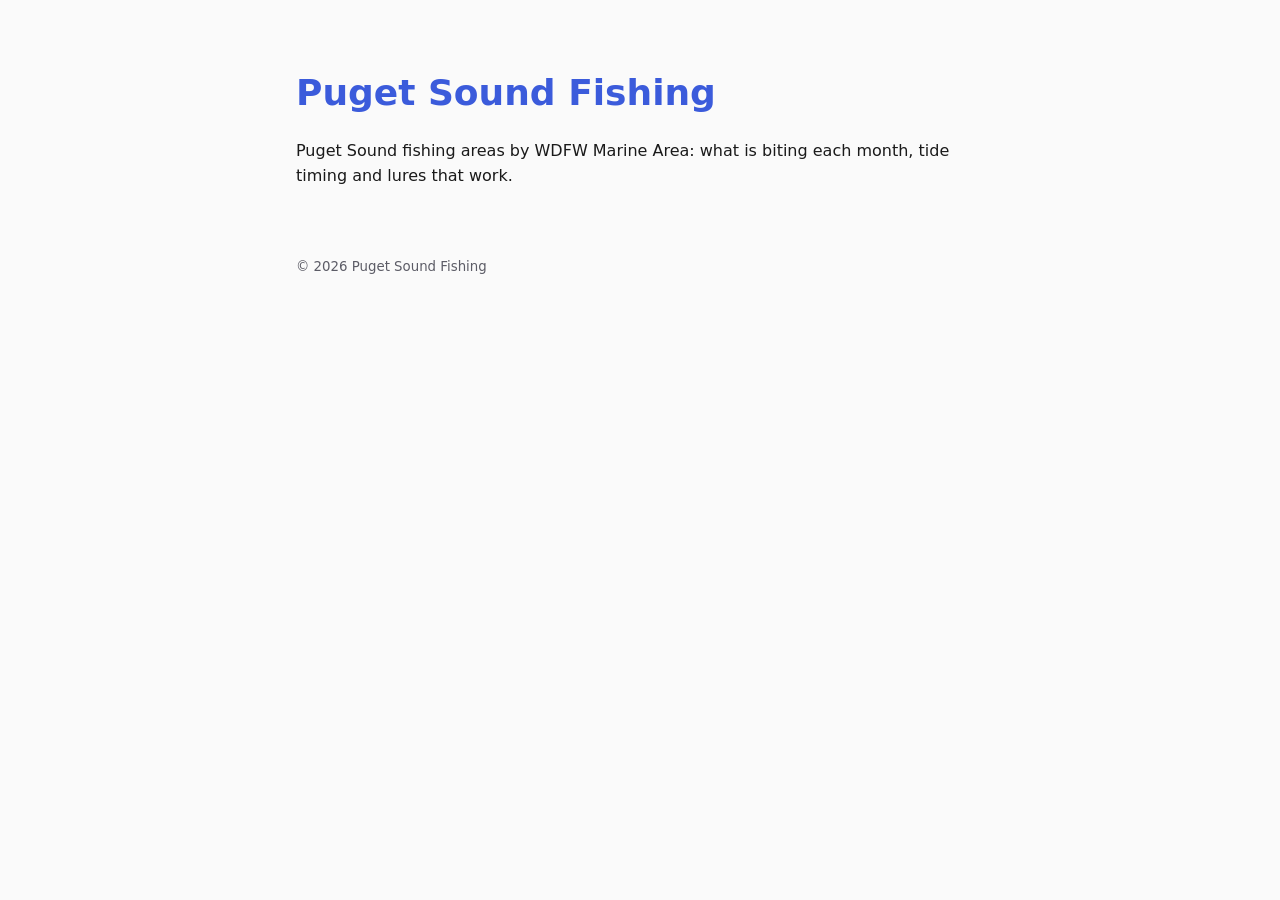
==== sites/puget-sound-fishing/index.html @ 8b307c62 "Add site: puget-sound-fishing" ====
<!doctype html>
<html lang="en">
<head>
<meta charset="utf-8">
<meta name="viewport" content="width=device-width, initial-scale=1">
<title>Puget Sound Fishing</title>
<meta name="description" content="Puget Sound fishing areas by WDFW Marine Area: what is biting each month, tide timing and lures that work.">
<link rel="icon" href="favicon.svg">
<link rel="stylesheet" href="style.css">
</head>
<body>
<main>
  <h1>Puget Sound Fishing</h1>
  <p>Puget Sound fishing areas by WDFW Marine Area: what is biting each month, tide timing and lures that work.</p>
</main>
<footer><small>&copy; 2026 Puget Sound Fishing</small></footer>
</body>
</html>
---- sites/puget-sound-fishing/style.css ----
:root{--bg:#fafafa;--fg:#1a1a1a;--muted:#5c5c66;--accent:#3b5bdb}
@media (prefers-color-scheme:dark){:root{--bg:#121214;--fg:#ececf1;--muted:#a0a0ad;--accent:#8ea2ff}}
*{box-sizing:border-box}
body{margin:0;font:16px/1.6 system-ui,sans-serif;background:var(--bg);color:var(--fg)}
main{max-width:720px;margin:0 auto;padding:64px 16px 32px}
h1{margin:0 0 12px;font-size:2.25rem;color:var(--accent)}
footer{max-width:720px;margin:0 auto;padding:16px;color:var(--muted)}
a{color:var(--accent)}
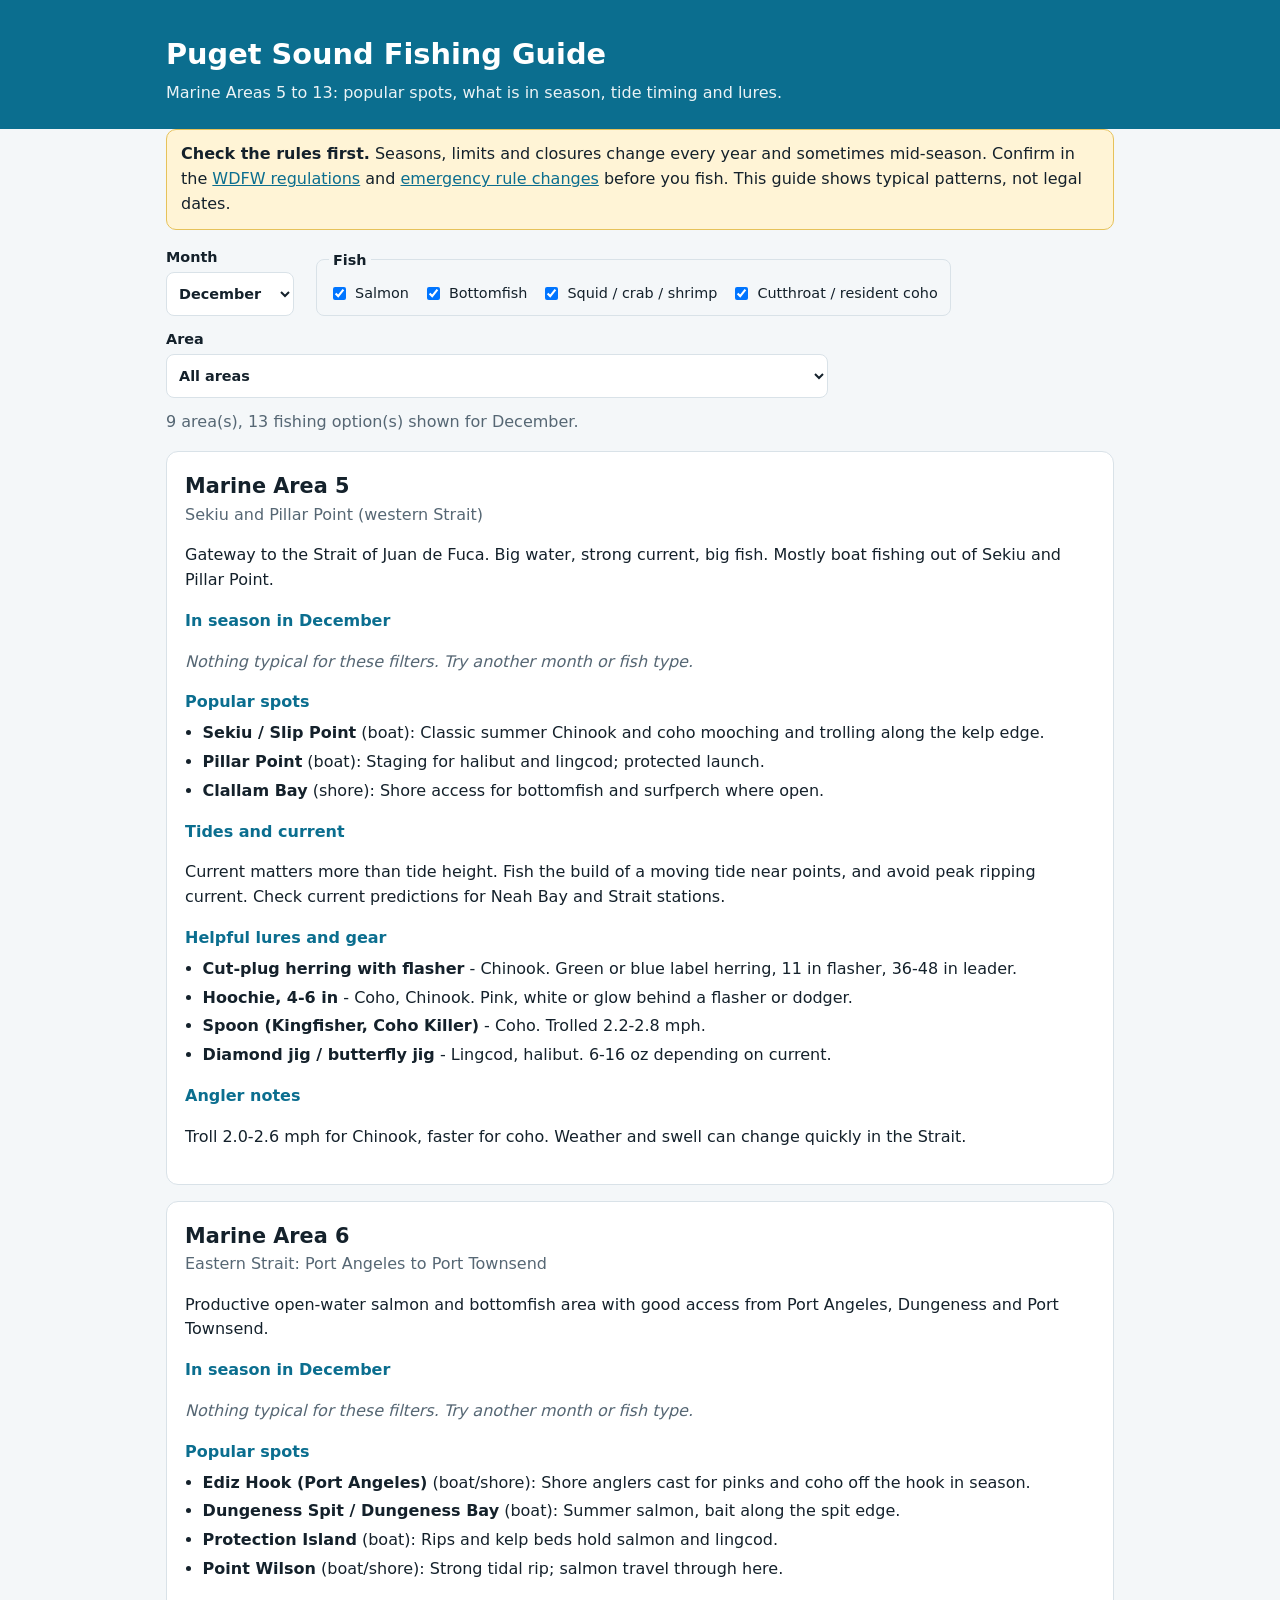
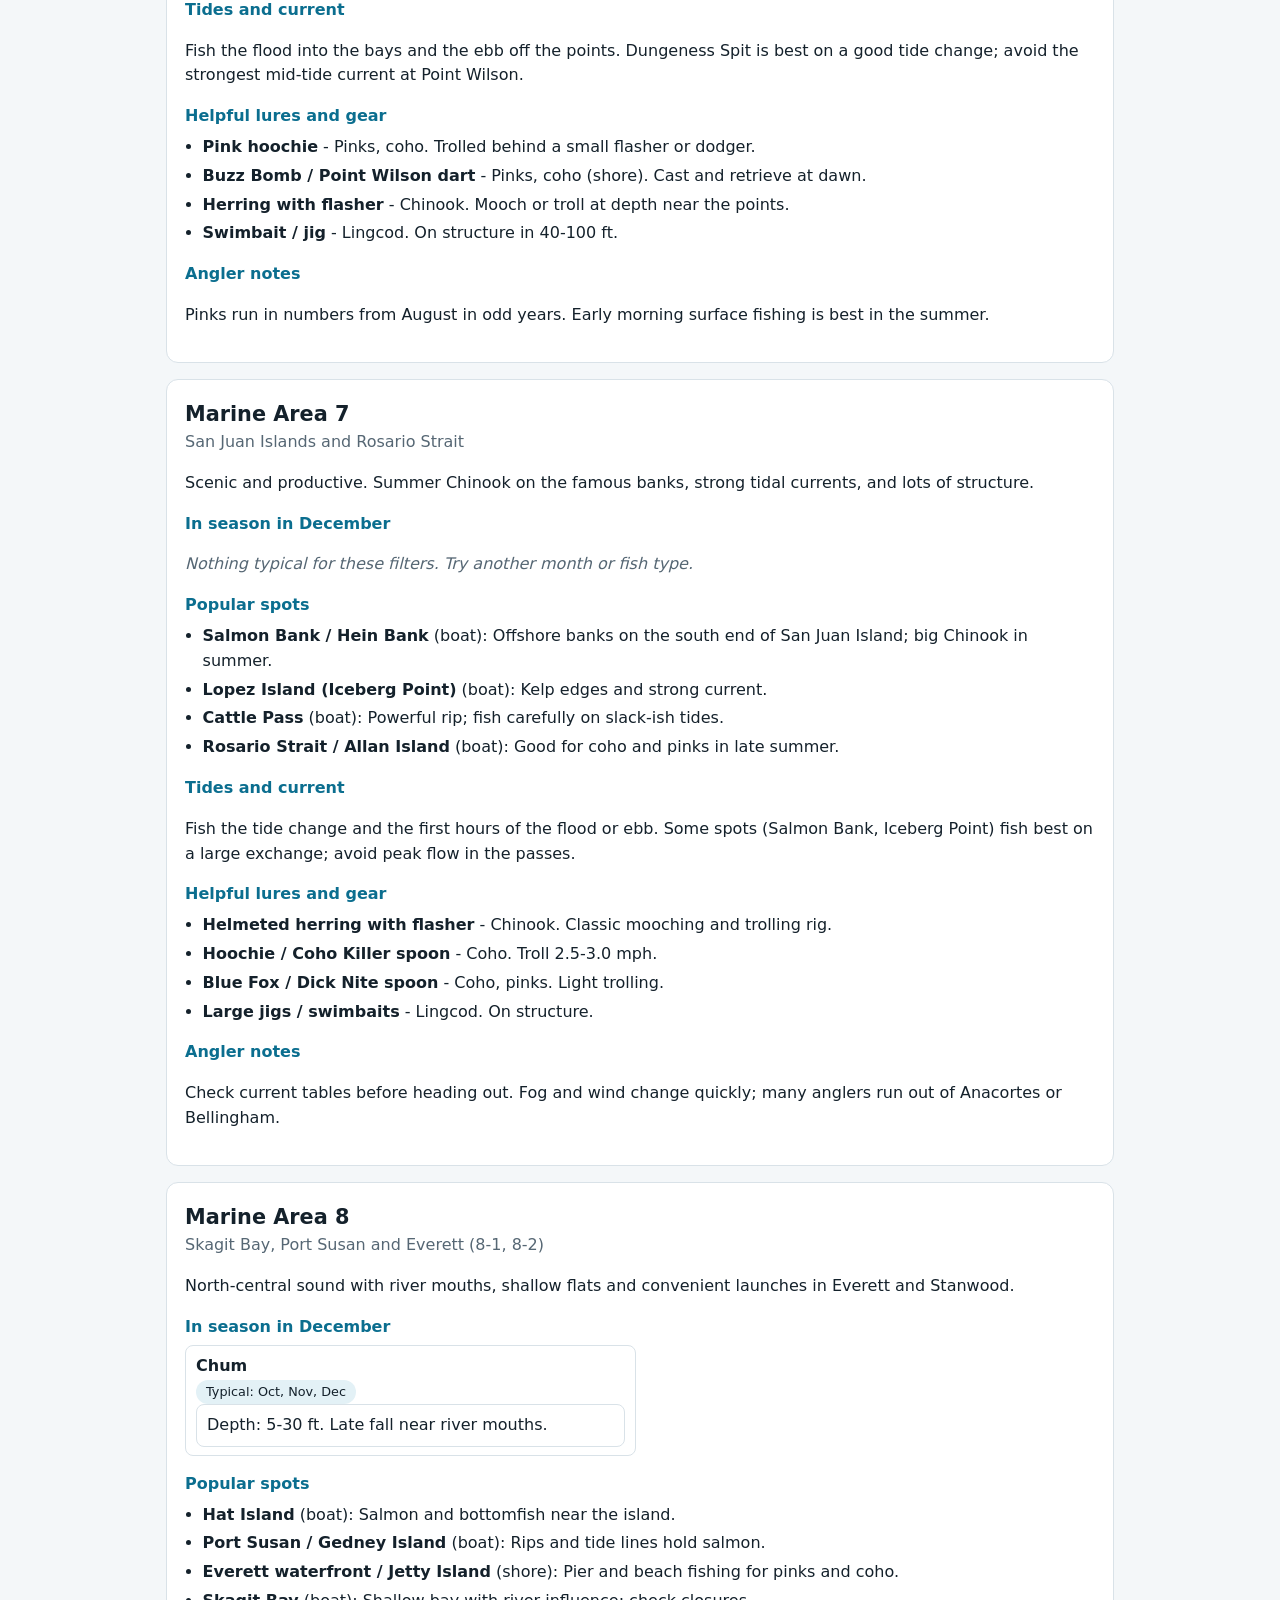
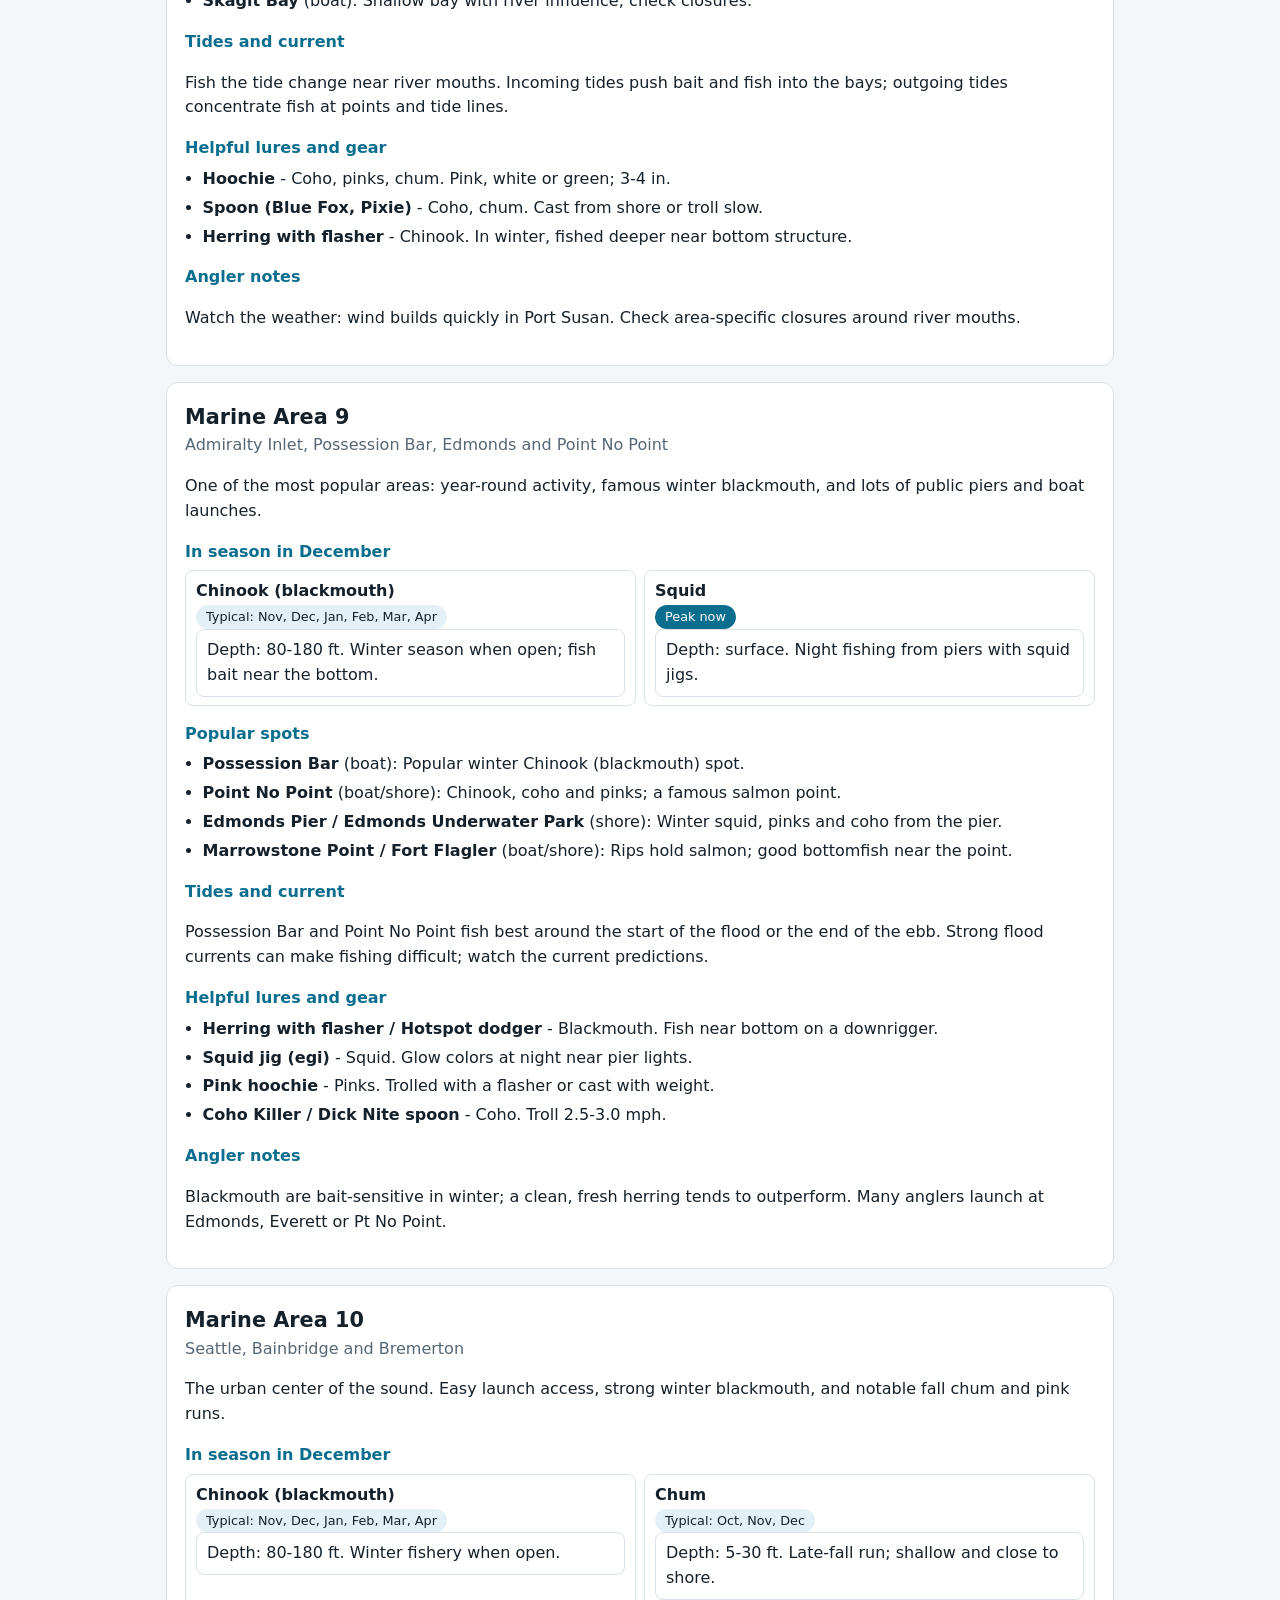
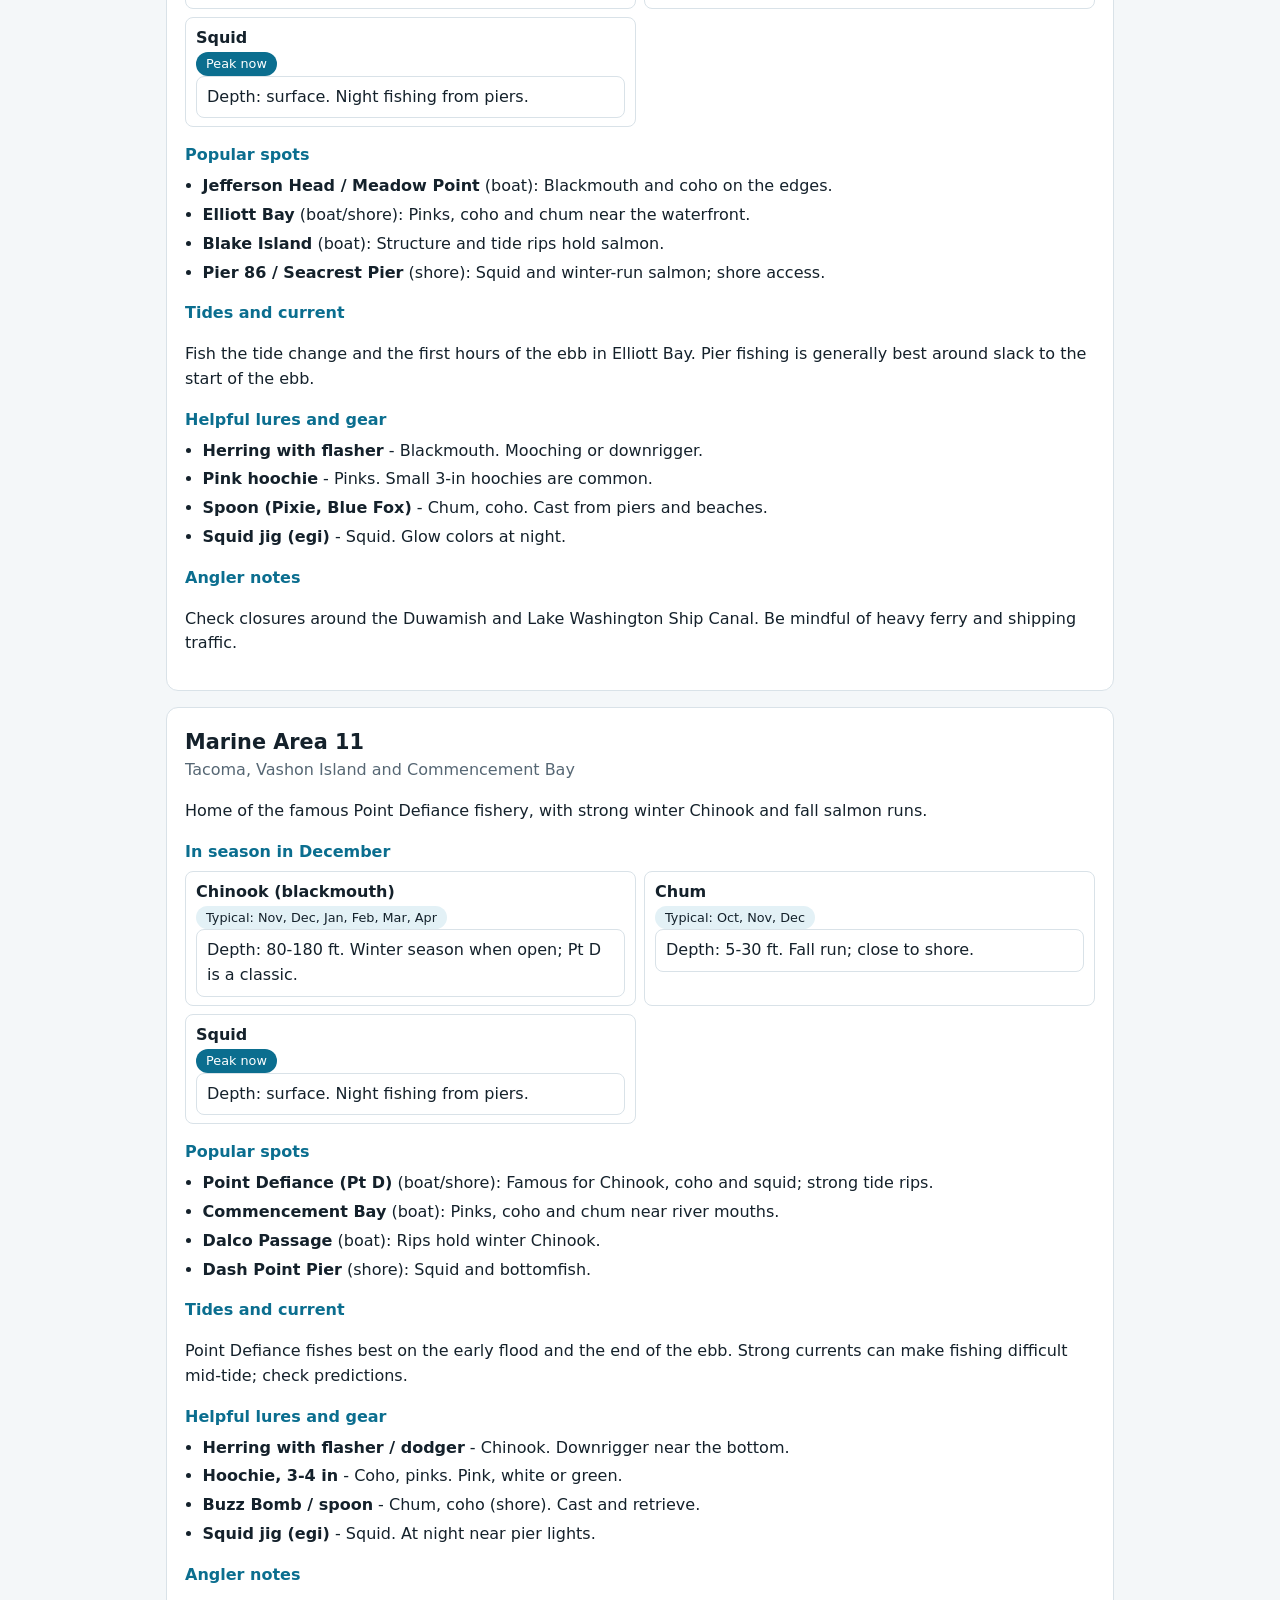
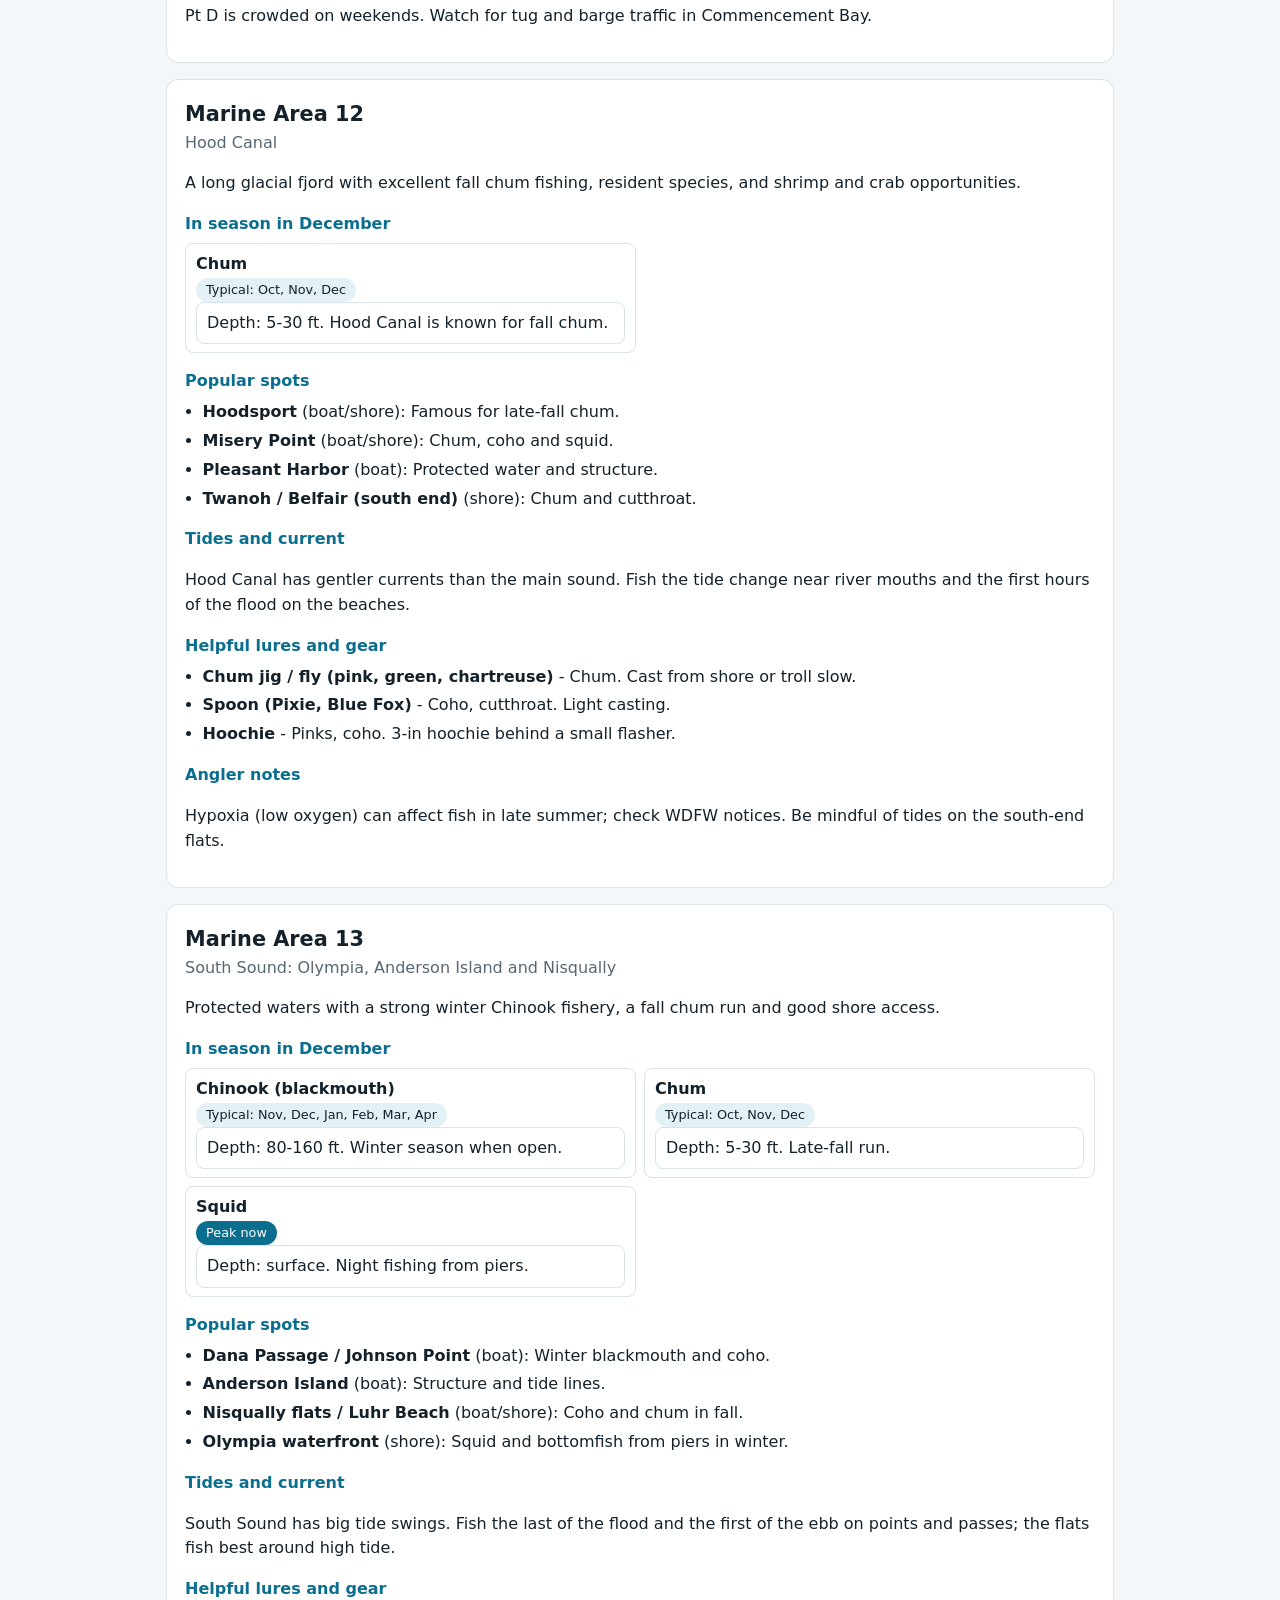
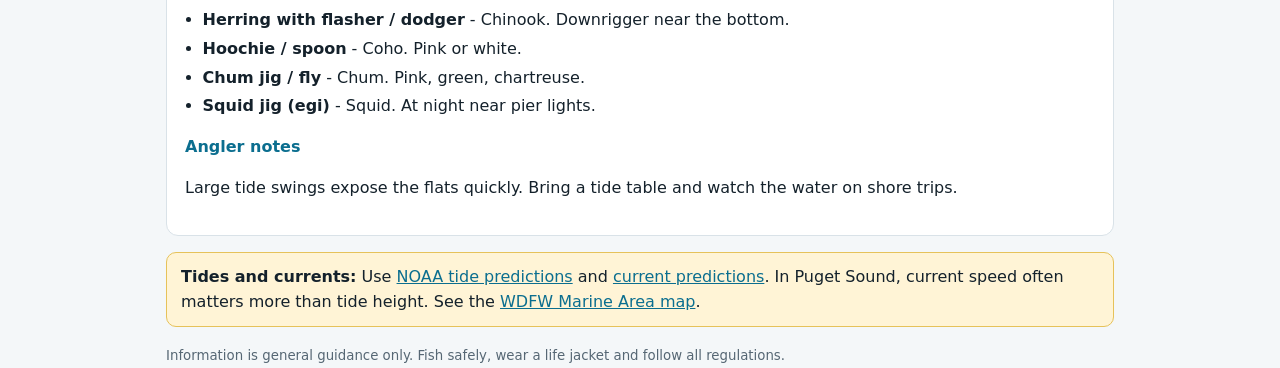
==== commit c187bfb7: "Build Puget Sound fishing guide site Co-Authored-By: Claude Sonnet 5.5 <noreply@anthropic.com> Claud" ====
--- a/sites/puget-sound-fishing/index.html
+++ b/sites/puget-sound-fishing/index.html
@@ -3,16 +3,55 @@
 <head>
 <meta charset="utf-8">
 <meta name="viewport" content="width=device-width, initial-scale=1">
-<title>Puget Sound Fishing</title>
-<meta name="description" content="Puget Sound fishing areas by WDFW Marine Area: what is biting each month, tide timing and lures that work.">
+<title>Puget Sound Fishing Guide</title>
+<meta name="description" content="Puget Sound fishing by WDFW Marine Area: what is biting each month, tide timing and lures that work.">
 <link rel="icon" href="favicon.svg">
 <link rel="stylesheet" href="style.css">
 </head>
 <body>
-<main>
-  <h1>Puget Sound Fishing</h1>
-  <p>Puget Sound fishing areas by WDFW Marine Area: what is biting each month, tide timing and lures that work.</p>
+<header>
+  <div class="wrap">
+    <h1>Puget Sound Fishing Guide</h1>
+    <p>Marine Areas 5 to 13: popular spots, what is in season, tide timing and lures.</p>
+  </div>
+</header>
+<main class="wrap">
+  <section class="notice" role="note">
+    <strong>Check the rules first.</strong> Seasons, limits and closures change every year and sometimes mid-season.
+    Confirm in the <a id="regsLink" href="#">WDFW regulations</a> and
+    <a id="emergencyLink" href="#">emergency rule changes</a> before you fish. This guide shows typical patterns, not legal dates.
+  </section>
+
+  <section class="controls" aria-label="Filters">
+    <label>Month
+      <select id="month"></select>
+    </label>
+    <fieldset>
+      <legend>Fish</legend>
+      <label><input type="checkbox" value="salmon" checked> Salmon</label>
+      <label><input type="checkbox" value="bottomfish" checked> Bottomfish</label>
+      <label><input type="checkbox" value="shellfish" checked> Squid / crab / shrimp</label>
+      <label><input type="checkbox" value="trout" checked> Cutthroat / resident coho</label>
+    </fieldset>
+    <label>Area
+      <select id="area"></select>
+    </label>
+  </section>
+
+  <p id="summary" class="summary" aria-live="polite"></p>
+  <div id="areas"></div>
+
+  <section class="notice">
+    <strong>Tides and currents:</strong> Use
+    <a id="tidesLink" href="#">NOAA tide predictions</a> and
+    <a id="currentsLink" href="#">current predictions</a>.
+    In Puget Sound, current speed often matters more than tide height. See the
+    <a id="mapLink" href="#">WDFW Marine Area map</a>.
+  </section>
 </main>
-<footer><small>&copy; 2026 Puget Sound Fishing</small></footer>
+<footer class="wrap"><small>Information is general guidance only. Fish safely, wear a life jacket and follow all regulations.</small></footer>
+<noscript><p class="wrap">This guide needs JavaScript to display the area data.</p></noscript>
+<script src="data.js"></script>
+<script src="app.js"></script>
 </body>
 </html>
--- a/sites/puget-sound-fishing/style.css
+++ b/sites/puget-sound-fishing/style.css
@@ -1,8 +1,34 @@
-:root{--bg:#fafafa;--fg:#1a1a1a;--muted:#5c5c66;--accent:#3b5bdb}
-@media (prefers-color-scheme:dark){:root{--bg:#121214;--fg:#ececf1;--muted:#a0a0ad;--accent:#8ea2ff}}
+:root{--bg:#f4f7f9;--fg:#14212b;--muted:#566774;--card:#fff;--line:#d9e2e8;--accent:#0b6e8f;--warn:#fff4d6;--warn-line:#e6c25a;--chip:#e3f1f6}
+@media (prefers-color-scheme:dark){:root{--bg:#0e161c;--fg:#e8eff3;--muted:#9fb0bb;--card:#16222a;--line:#26363f;--accent:#6cc4e0;--warn:#2d2815;--warn-line:#7a6a2a;--chip:#1c333d}}
 *{box-sizing:border-box}
-body{margin:0;font:16px/1.6 system-ui,sans-serif;background:var(--bg);color:var(--fg)}
-main{max-width:720px;margin:0 auto;padding:64px 16px 32px}
-h1{margin:0 0 12px;font-size:2.25rem;color:var(--accent)}
-footer{max-width:720px;margin:0 auto;padding:16px;color:var(--muted)}
+body{margin:0;font:16px/1.55 system-ui,sans-serif;background:var(--bg);color:var(--fg)}
+.wrap{max-width:980px;margin:0 auto;padding:0 16px}
+header{background:var(--accent);color:#fff;padding:32px 0 24px}
+header h1{margin:0 0 4px;font-size:1.8rem}
+header p{margin:0;opacity:.92}
+main{padding-top:20px}
 a{color:var(--accent)}
+.notice{background:var(--warn);border:1px solid var(--warn-line);border-radius:10px;padding:12px 14px;margin:0 0 16px}
+.controls{display:flex;flex-wrap:wrap;gap:12px 20px;align-items:flex-end;margin-bottom:12px}
+.controls label{display:flex;flex-direction:column;gap:4px;font-weight:600;font-size:.9rem}
+.controls select{font:inherit;padding:8px;border-radius:8px;border:1px solid var(--line);background:var(--card);color:var(--fg);min-height:44px}
+fieldset{border:1px solid var(--line);border-radius:8px;padding:6px 12px;display:flex;flex-wrap:wrap;gap:4px 14px}
+fieldset legend{font-weight:600;font-size:.9rem;padding:0 4px}
+.controls fieldset label{flex-direction:row;align-items:center;font-weight:400;min-height:32px;gap:6px}
+.controls label{min-width:0;max-width:100%}
+.controls select{max-width:100%}
+.summary{color:var(--muted);margin:8px 0 16px}
+article.area{background:var(--card);border:1px solid var(--line);border-radius:12px;padding:18px;margin-bottom:16px}
+article.area h2{margin:0;font-size:1.3rem}
+article.area .place{margin:0 0 8px;color:var(--muted)}
+article.area h3{margin:16px 0 6px;font-size:1rem;color:var(--accent)}
+.tag{display:inline-block;background:var(--chip);border-radius:999px;padding:2px 10px;font-size:.8rem;margin:0 4px 0 0}
+.tag.peak{background:var(--accent);color:#fff}
+ul{margin:0;padding-left:1.1rem}
+li{margin:4px 0}
+.fish{display:grid;gap:8px}
+.fish div{border:1px solid var(--line);border-radius:8px;padding:8px 10px}
+.fish strong{display:block}
+.empty{color:var(--muted);font-style:italic}
+footer{padding:8px 16px 32px;color:var(--muted)}
+@media (min-width:700px){.fish{grid-template-columns:1fr 1fr}}
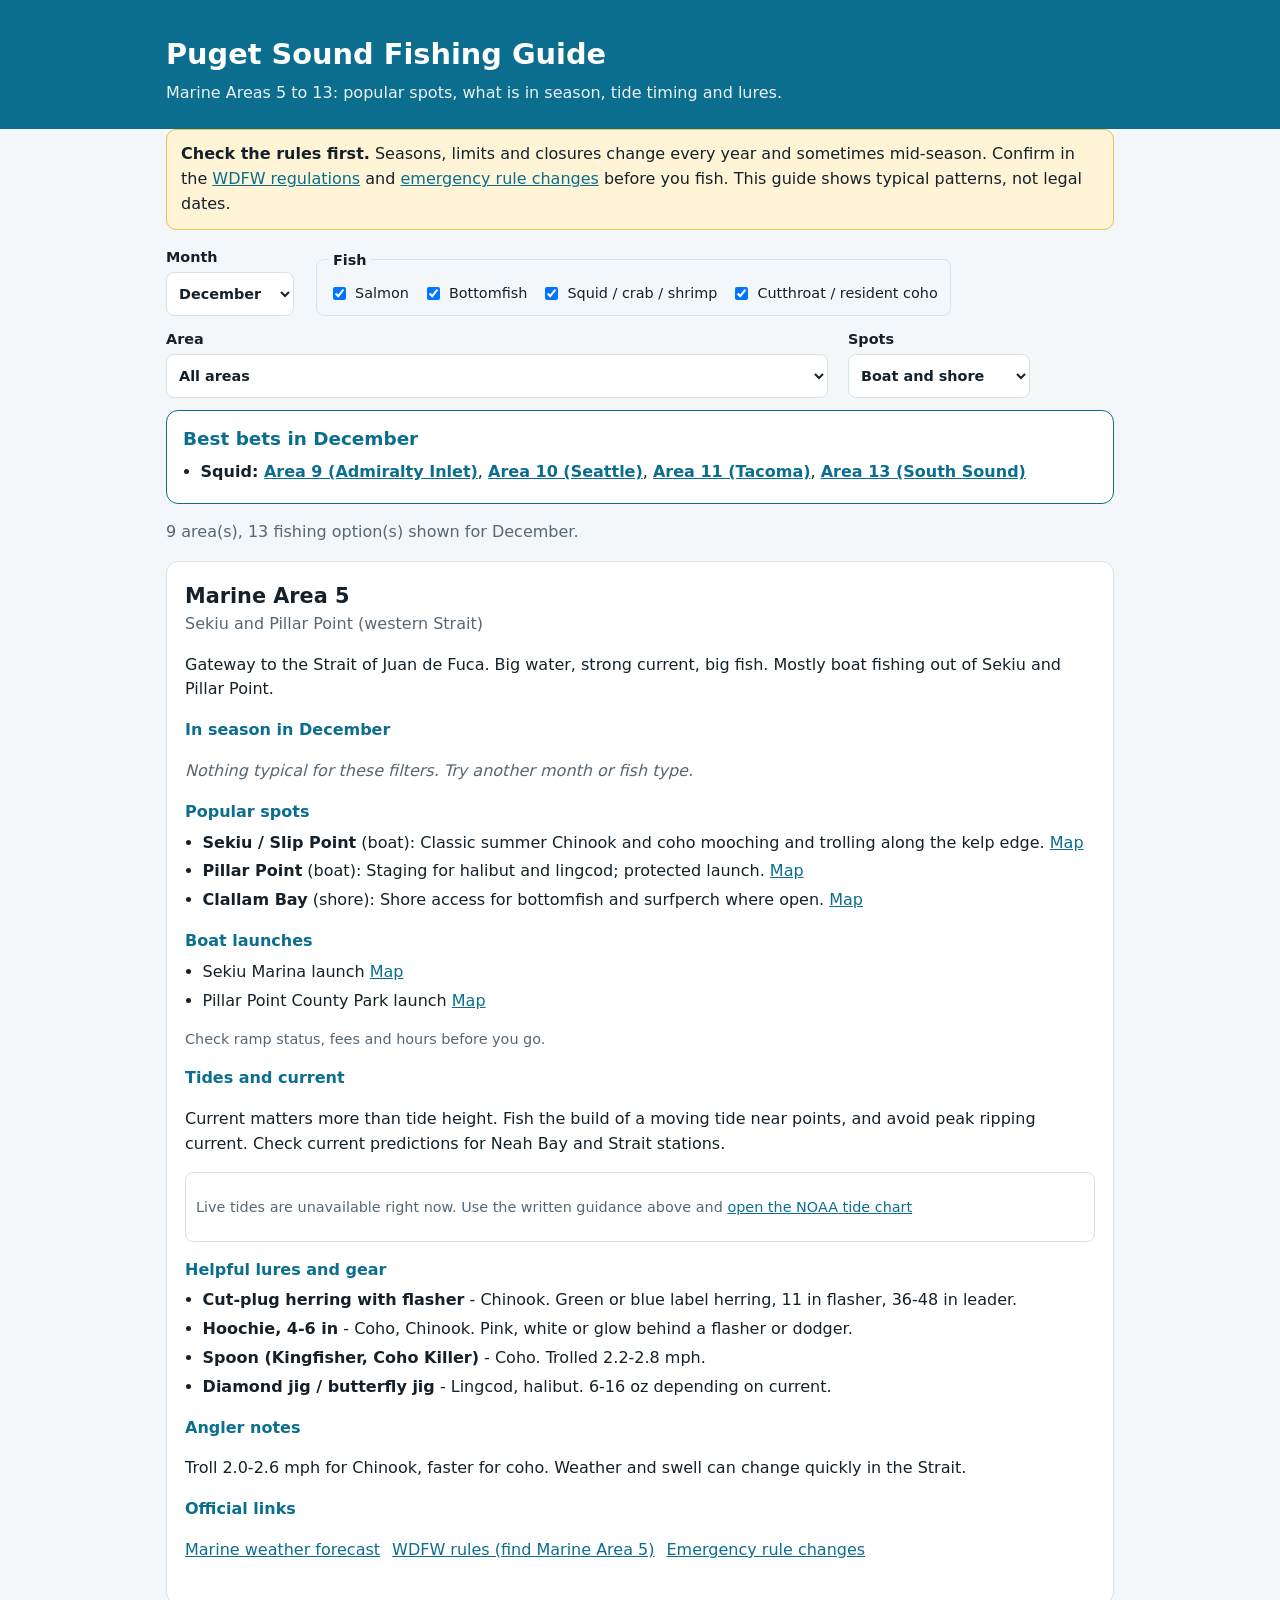
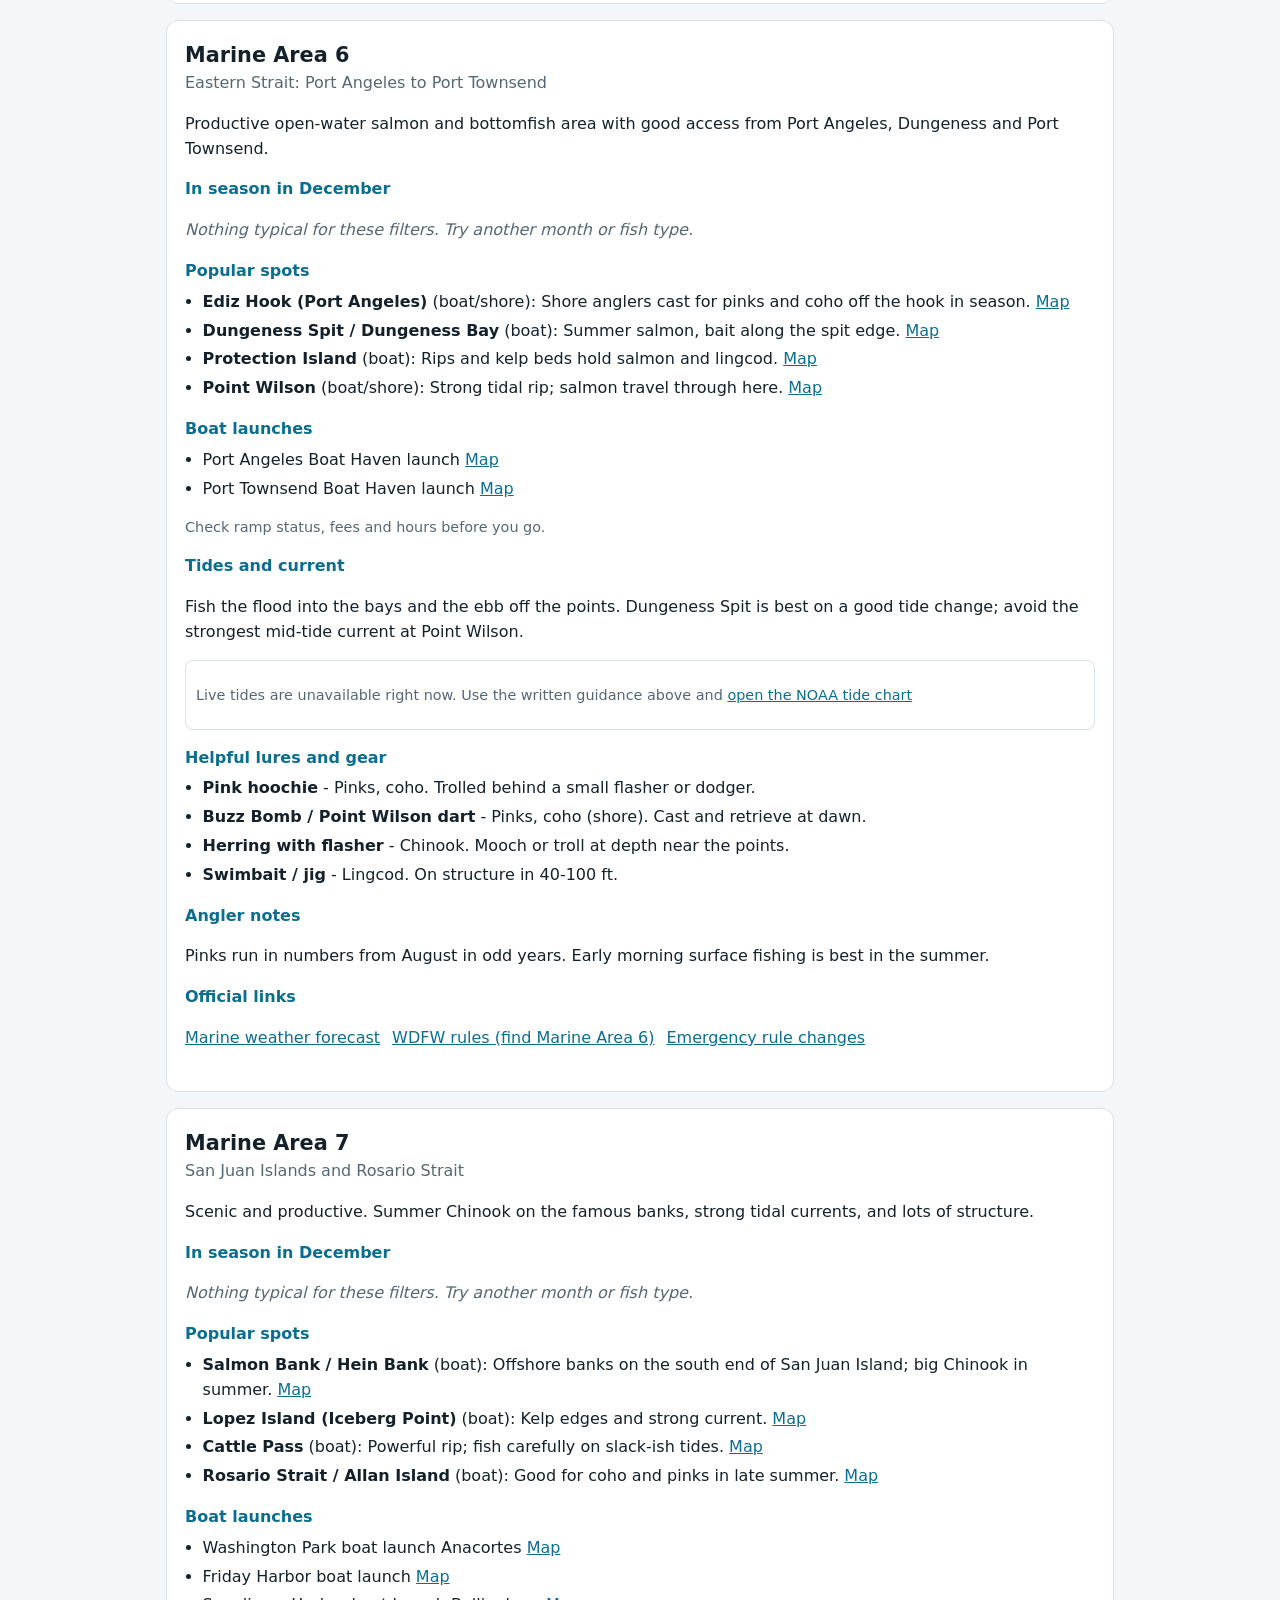
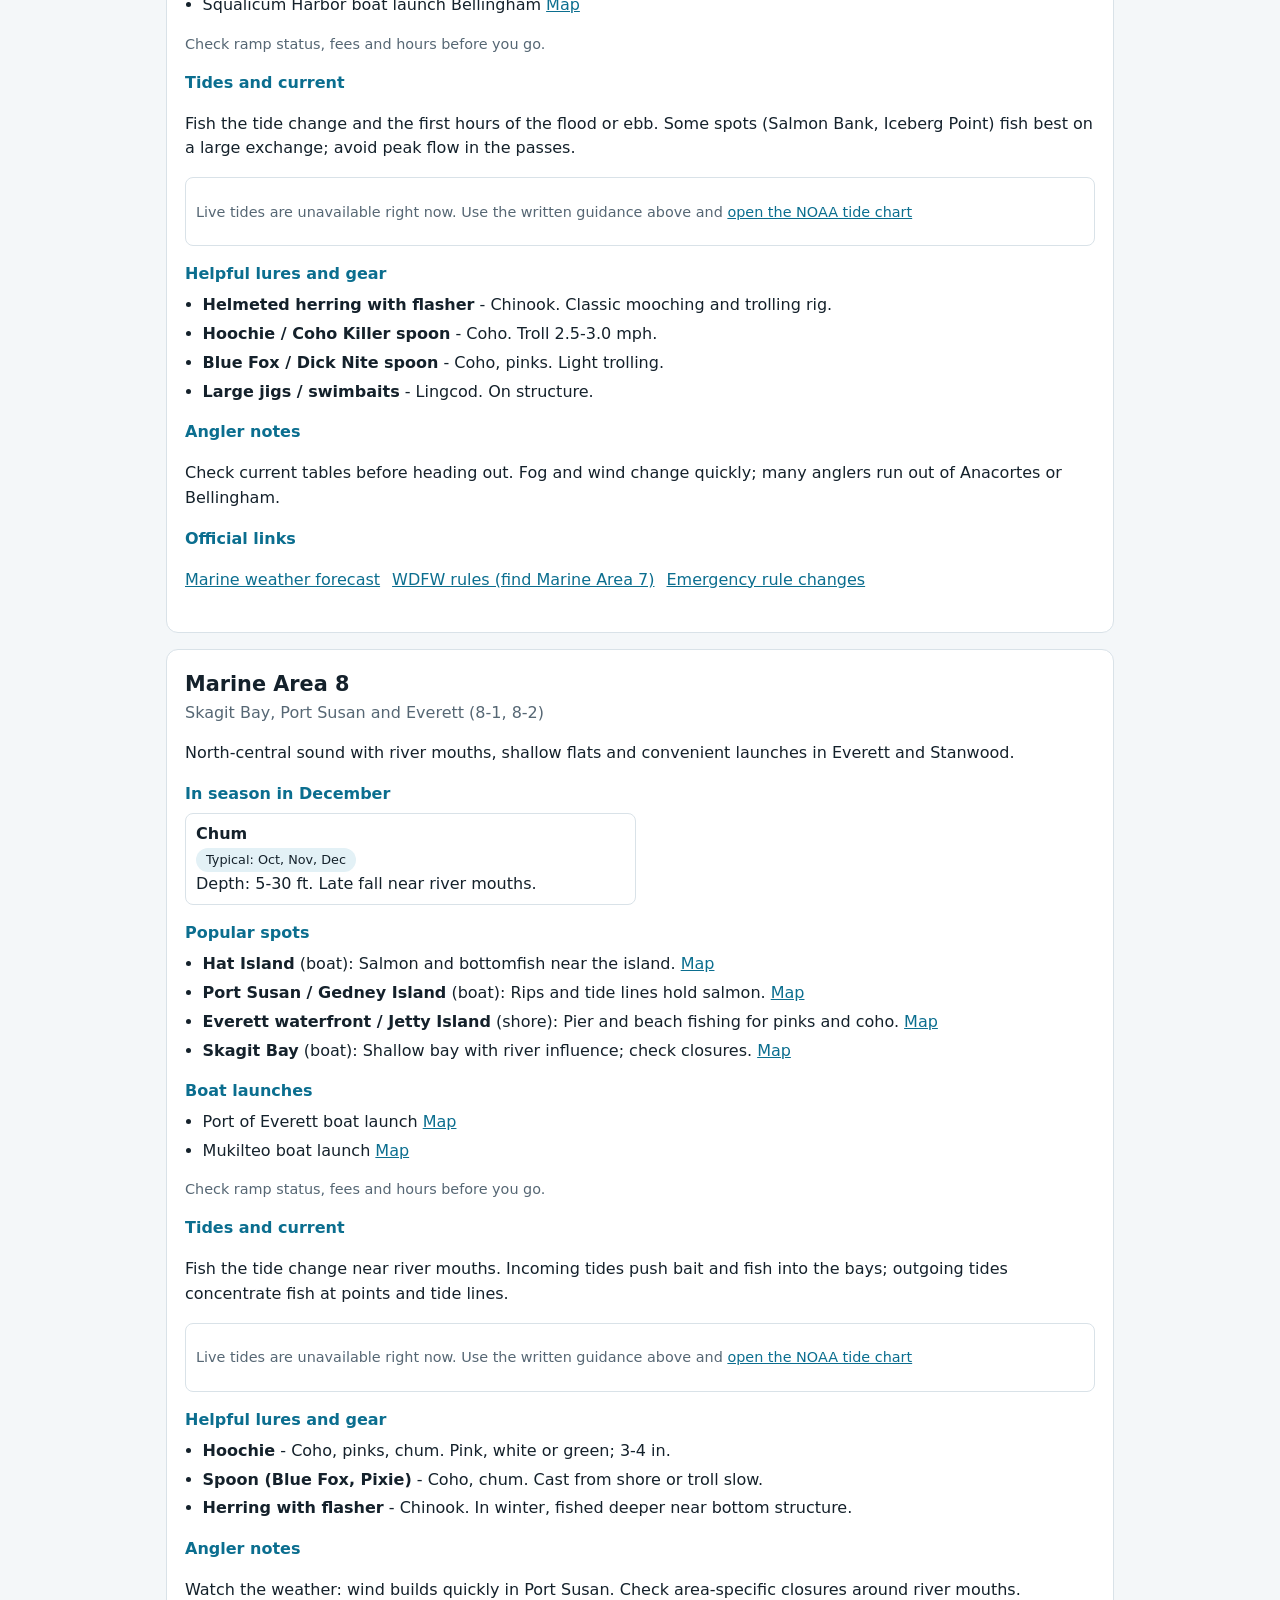
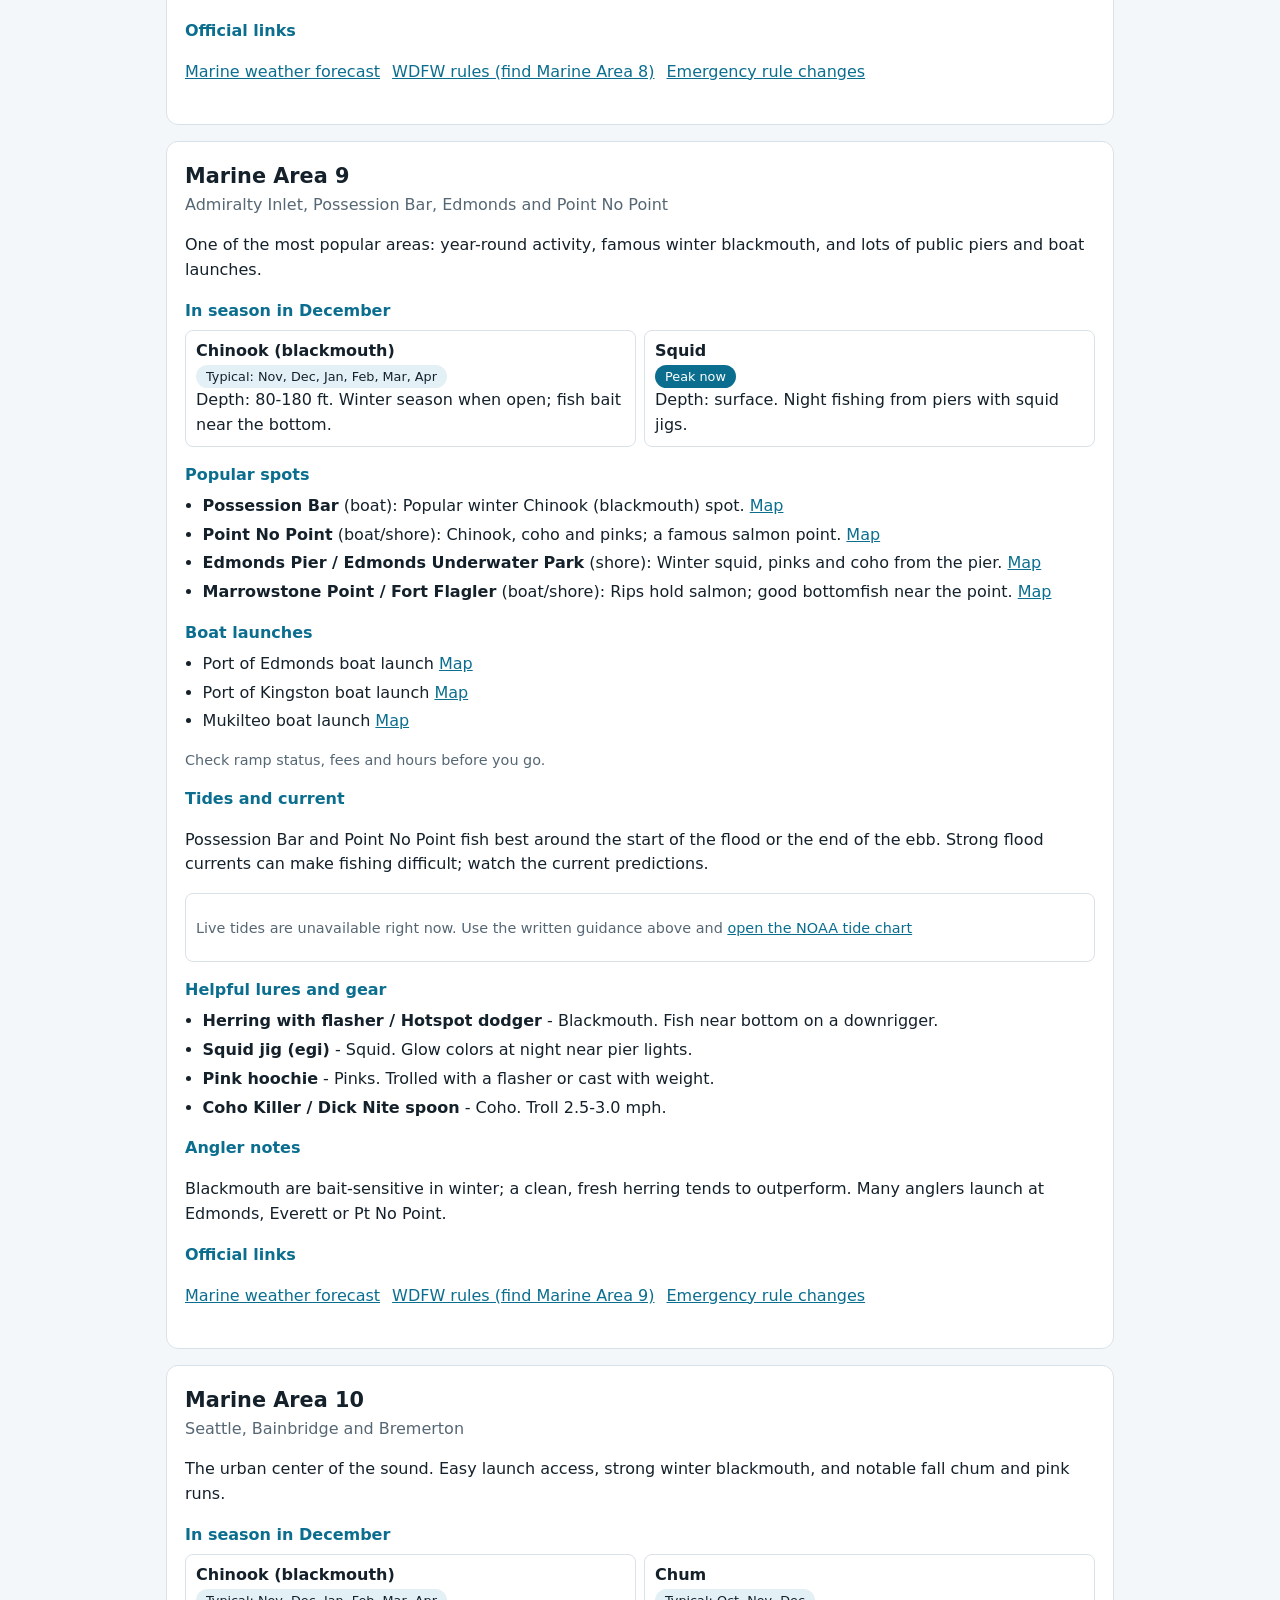
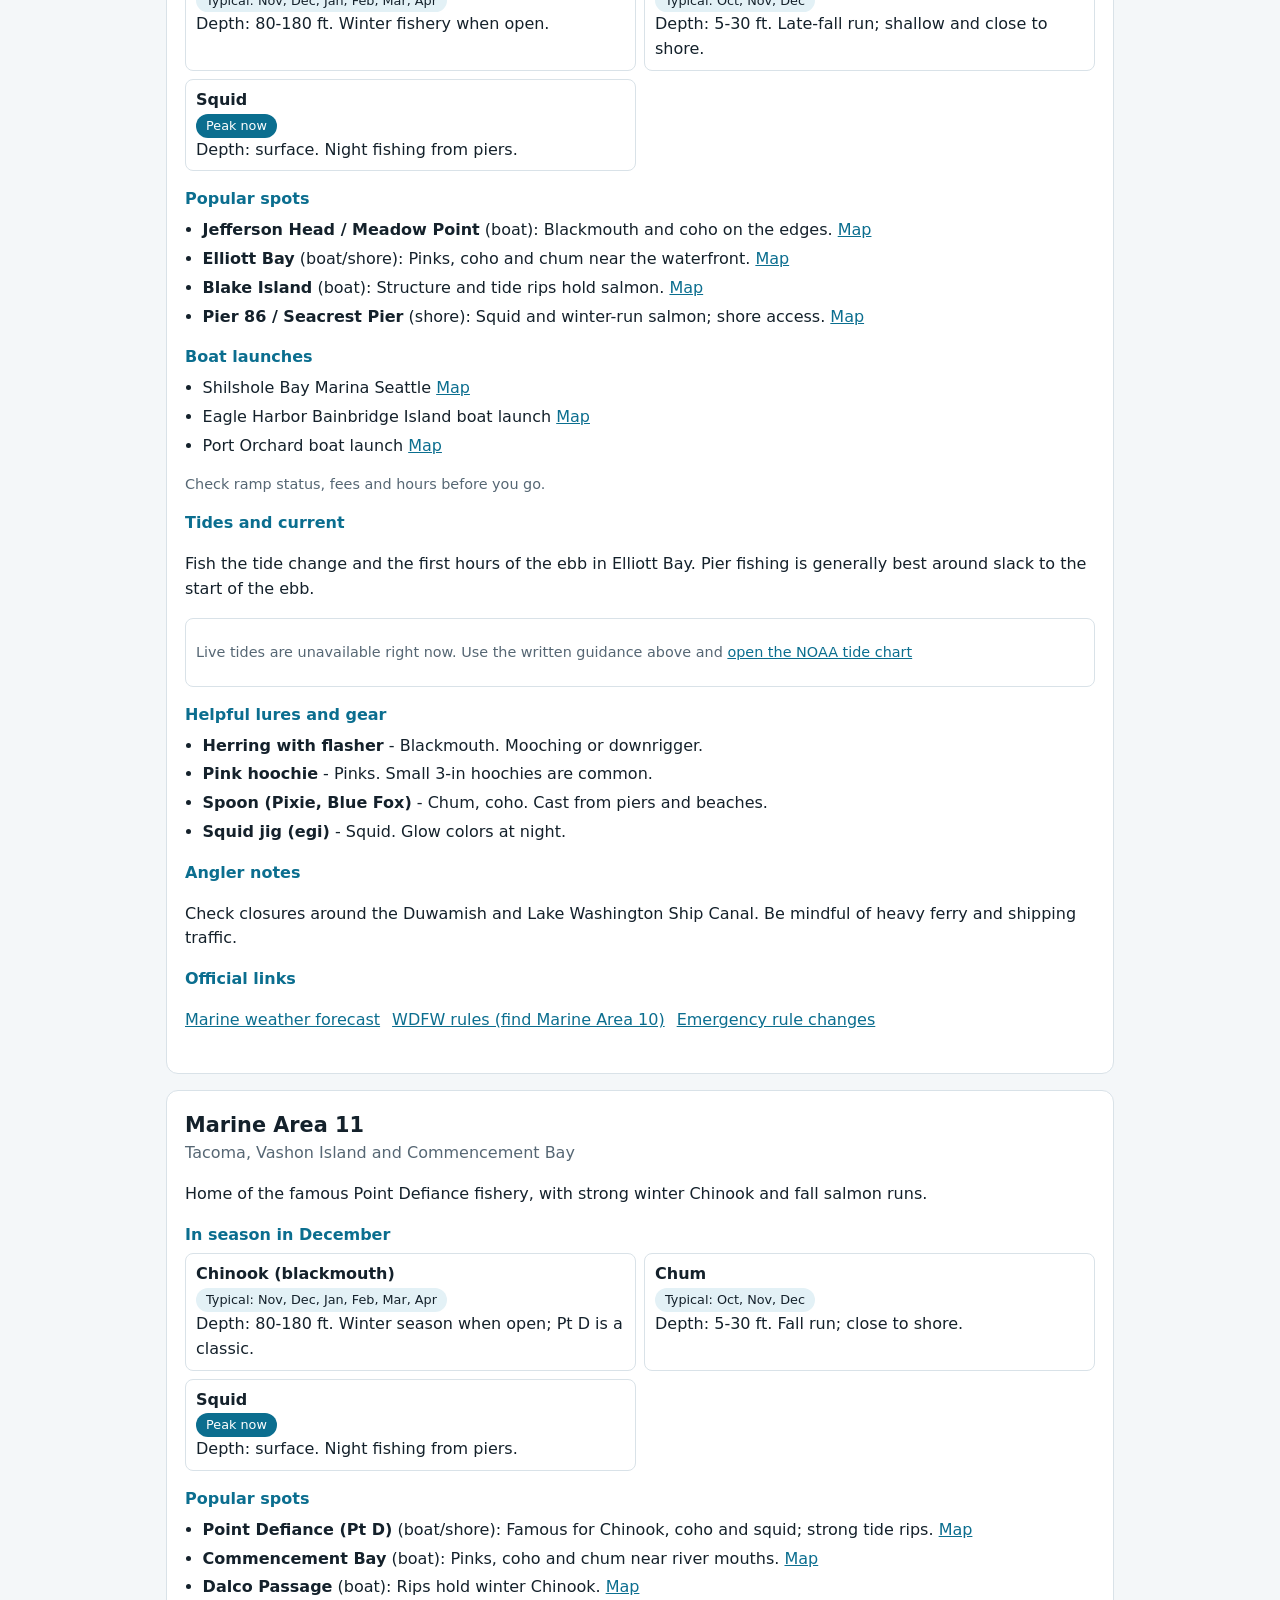
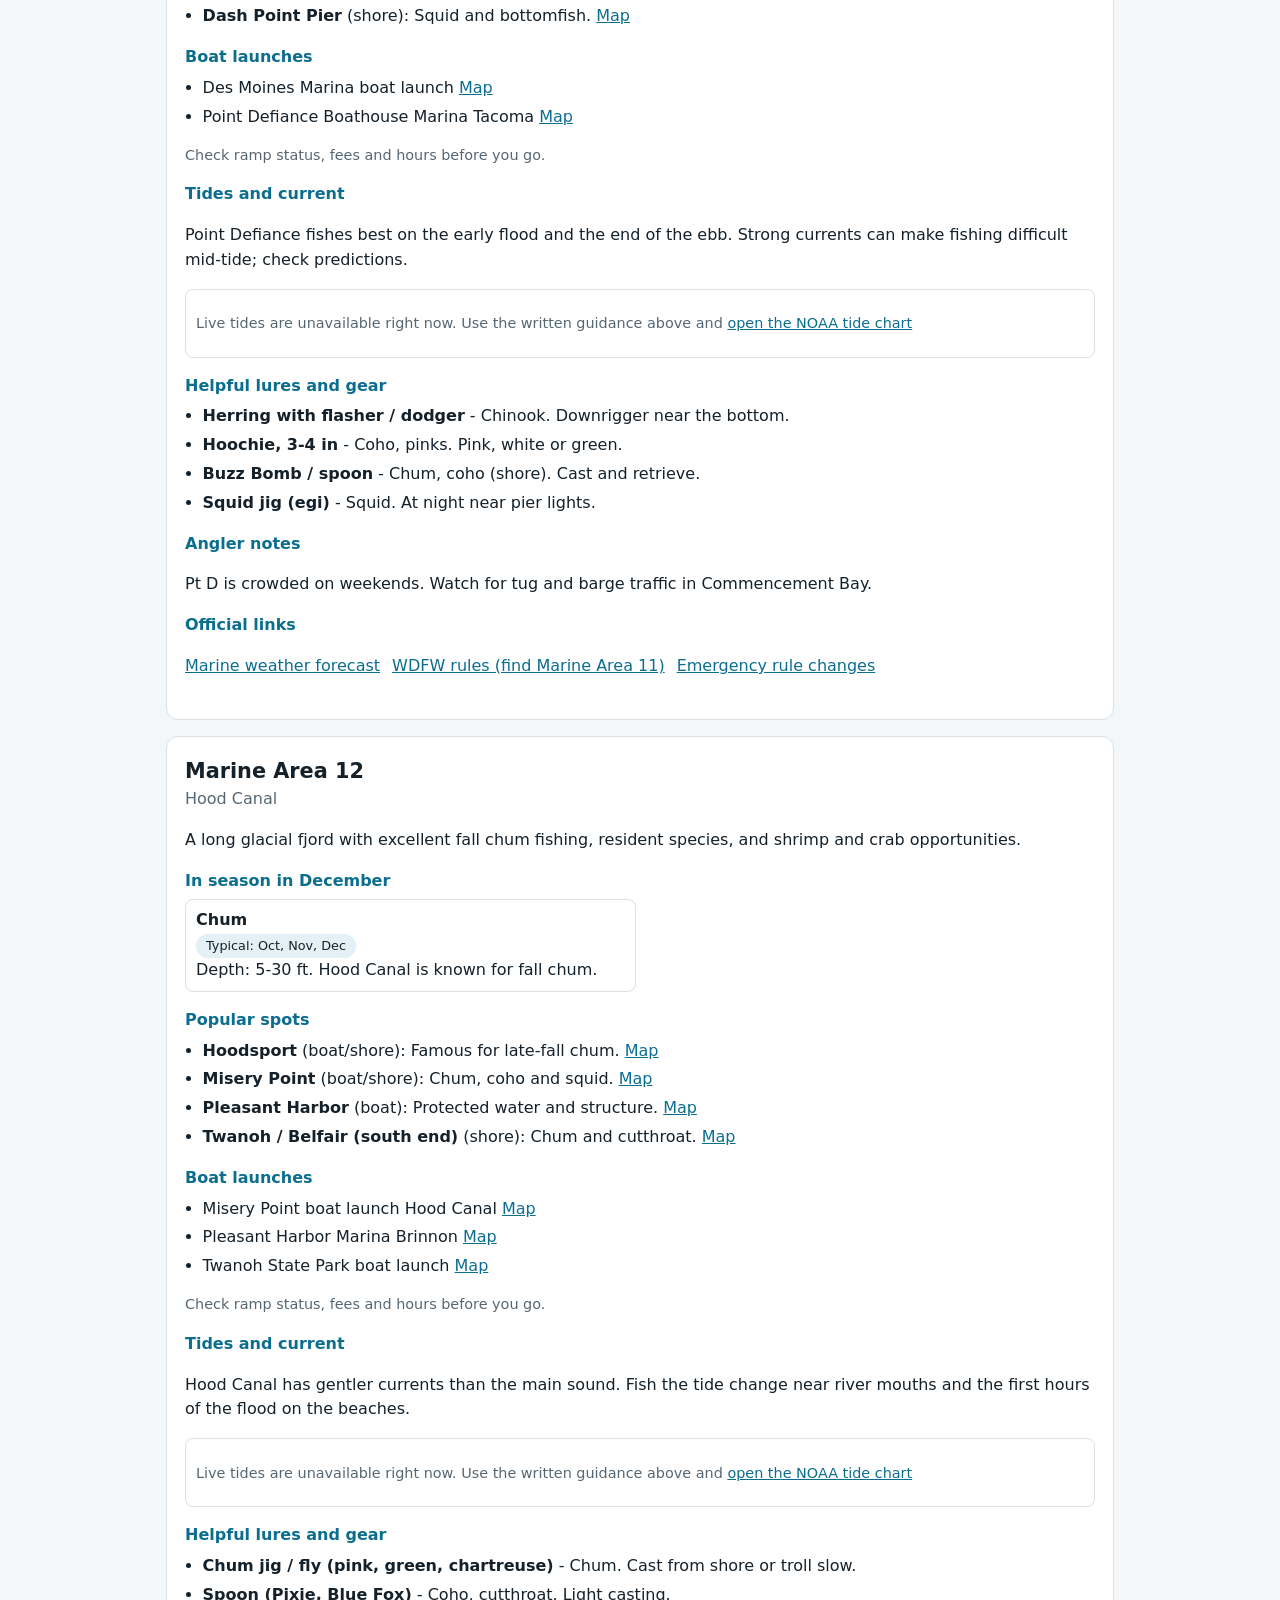
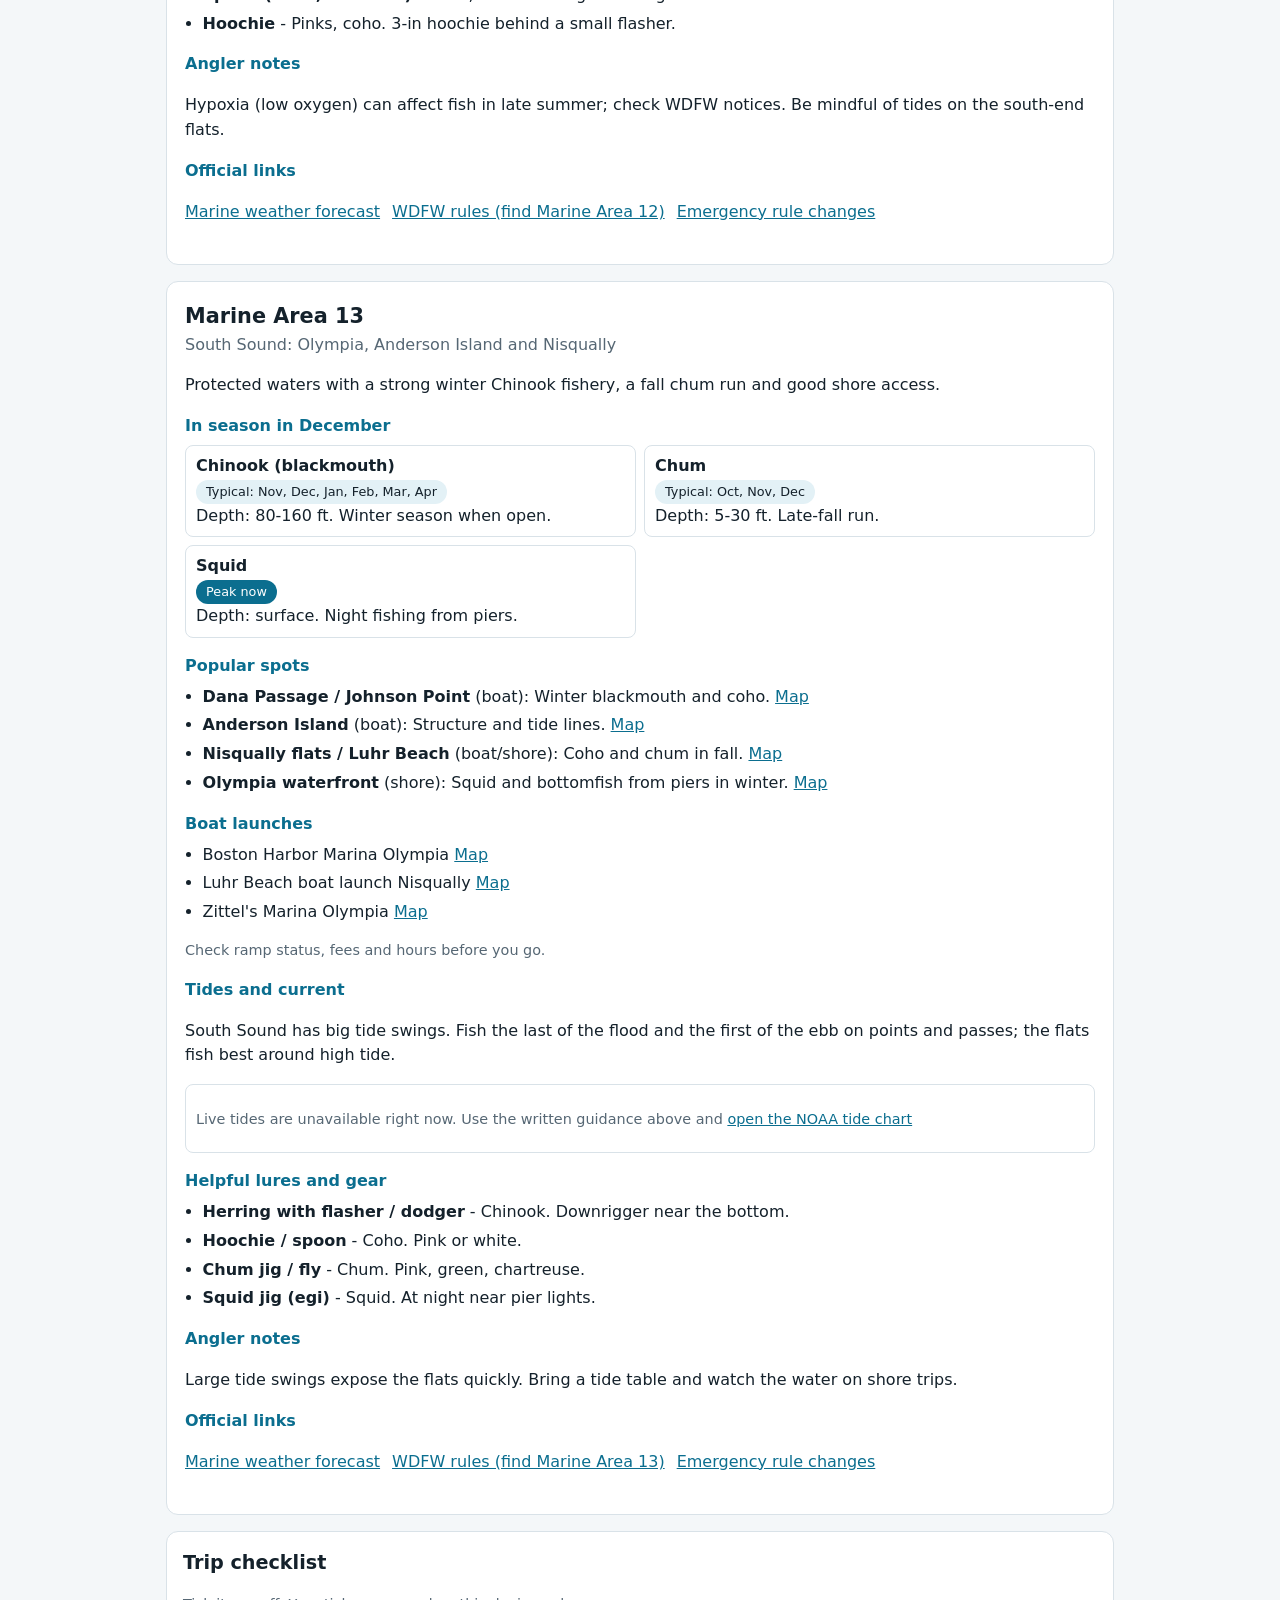
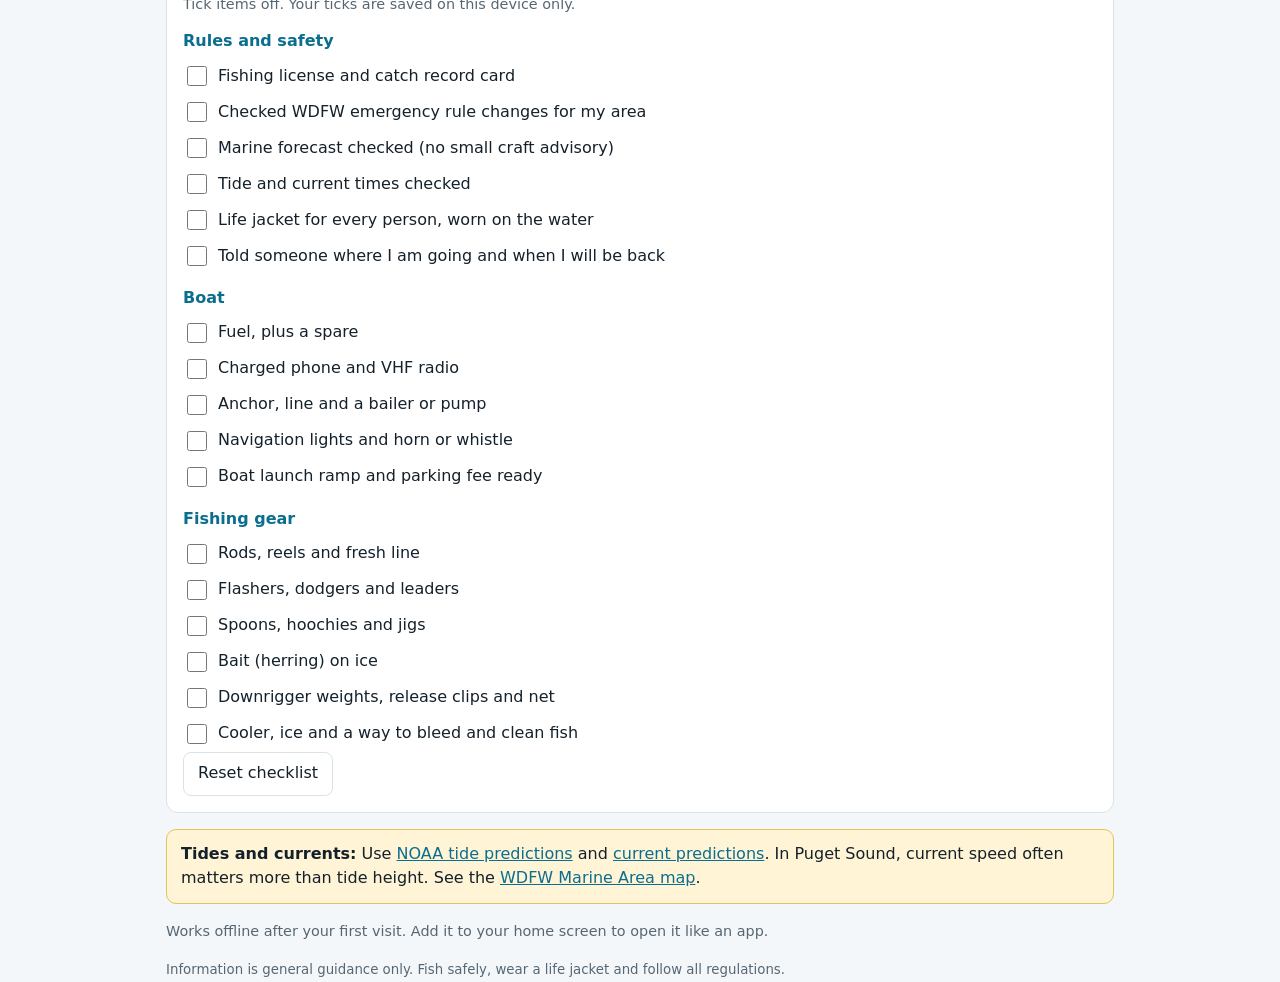
==== commit 85be4ac5: "Fishing guide: best bets, boat/shore filter, launches, live tides, forecasts, checklist, offline Co-" ====
--- a/sites/puget-sound-fishing/index.html
+++ b/sites/puget-sound-fishing/index.html
@@ -6,6 +6,8 @@
 <title>Puget Sound Fishing Guide</title>
 <meta name="description" content="Puget Sound fishing by WDFW Marine Area: what is biting each month, tide timing and lures that work.">
 <link rel="icon" href="favicon.svg">
+<link rel="manifest" href="manifest.webmanifest">
+<meta name="theme-color" content="#0b6e8f">
 <link rel="stylesheet" href="style.css">
 </head>
 <body>
@@ -36,10 +38,26 @@
     <label>Area
       <select id="area"></select>
     </label>
+    <label>Spots
+      <select id="access">
+        <option value="all">Boat and shore</option>
+        <option value="boat">Boat spots</option>
+        <option value="shore">Shore / pier spots</option>
+      </select>
+    </label>
   </section>
+
+  <section id="best" class="best" aria-live="polite"></section>
 
   <p id="summary" class="summary" aria-live="polite"></p>
   <div id="areas"></div>
+
+  <section class="checklist" id="checklist">
+    <h2>Trip checklist</h2>
+    <p class="muted">Tick items off. Your ticks are saved on this device only.</p>
+    <div id="checkitems"></div>
+    <button type="button" id="resetChecks">Reset checklist</button>
+  </section>
 
   <section class="notice">
     <strong>Tides and currents:</strong> Use
@@ -49,7 +67,7 @@
     <a id="mapLink" href="#">WDFW Marine Area map</a>.
   </section>
 </main>
-<footer class="wrap"><small>Information is general guidance only. Fish safely, wear a life jacket and follow all regulations.</small></footer>
+<footer class="wrap"><p id="offlineNote" class="muted"></p><small>Information is general guidance only. Fish safely, wear a life jacket and follow all regulations.</small></footer>
 <noscript><p class="wrap">This guide needs JavaScript to display the area data.</p></noscript>
 <script src="data.js"></script>
 <script src="app.js"></script>
--- a/sites/puget-sound-fishing/style.css
+++ b/sites/puget-sound-fishing/style.css
@@ -27,8 +27,25 @@
 ul{margin:0;padding-left:1.1rem}
 li{margin:4px 0}
 .fish{display:grid;gap:8px}
-.fish div{border:1px solid var(--line);border-radius:8px;padding:8px 10px}
+.fish > div{border:1px solid var(--line);border-radius:8px;padding:8px 10px}
 .fish strong{display:block}
 .empty{color:var(--muted);font-style:italic}
 footer{padding:8px 16px 32px;color:var(--muted)}
 @media (min-width:700px){.fish{grid-template-columns:1fr 1fr}}
+.best{background:var(--card);border:1px solid var(--accent);border-radius:12px;padding:14px 16px;margin:0 0 16px}
+.best h2{margin:0 0 6px;font-size:1.15rem;color:var(--accent)}
+.best ul{padding-left:1.1rem}
+.best a{font-weight:600}
+.muted{color:var(--muted);font-size:.9rem}
+.tidebox{border:1px solid var(--line);border-radius:8px;padding:8px 10px;margin:6px 0}
+.tidebox table{border-collapse:collapse;width:100%;font-size:.95rem}
+.tidebox td,.tidebox th{padding:2px 6px;text-align:left}
+.tidebox .hi{font-weight:700}
+.links a{display:inline-block;margin:0 12px 6px 0}
+.checklist{background:var(--card);border:1px solid var(--line);border-radius:12px;padding:16px;margin:16px 0}
+.checklist h2{margin:0 0 4px;font-size:1.2rem}
+.checklist h4{margin:12px 0 4px;color:var(--accent)}
+.checklist label{display:flex;gap:8px;align-items:center;min-height:36px}
+.checklist input{width:20px;height:20px}
+button{font:inherit;padding:8px 14px;border-radius:8px;border:1px solid var(--line);background:var(--card);color:var(--fg);min-height:44px;cursor:pointer}
+@media print{header,.controls,.notice{display:none}body{background:#fff;color:#000}article.area{break-inside:avoid}}
